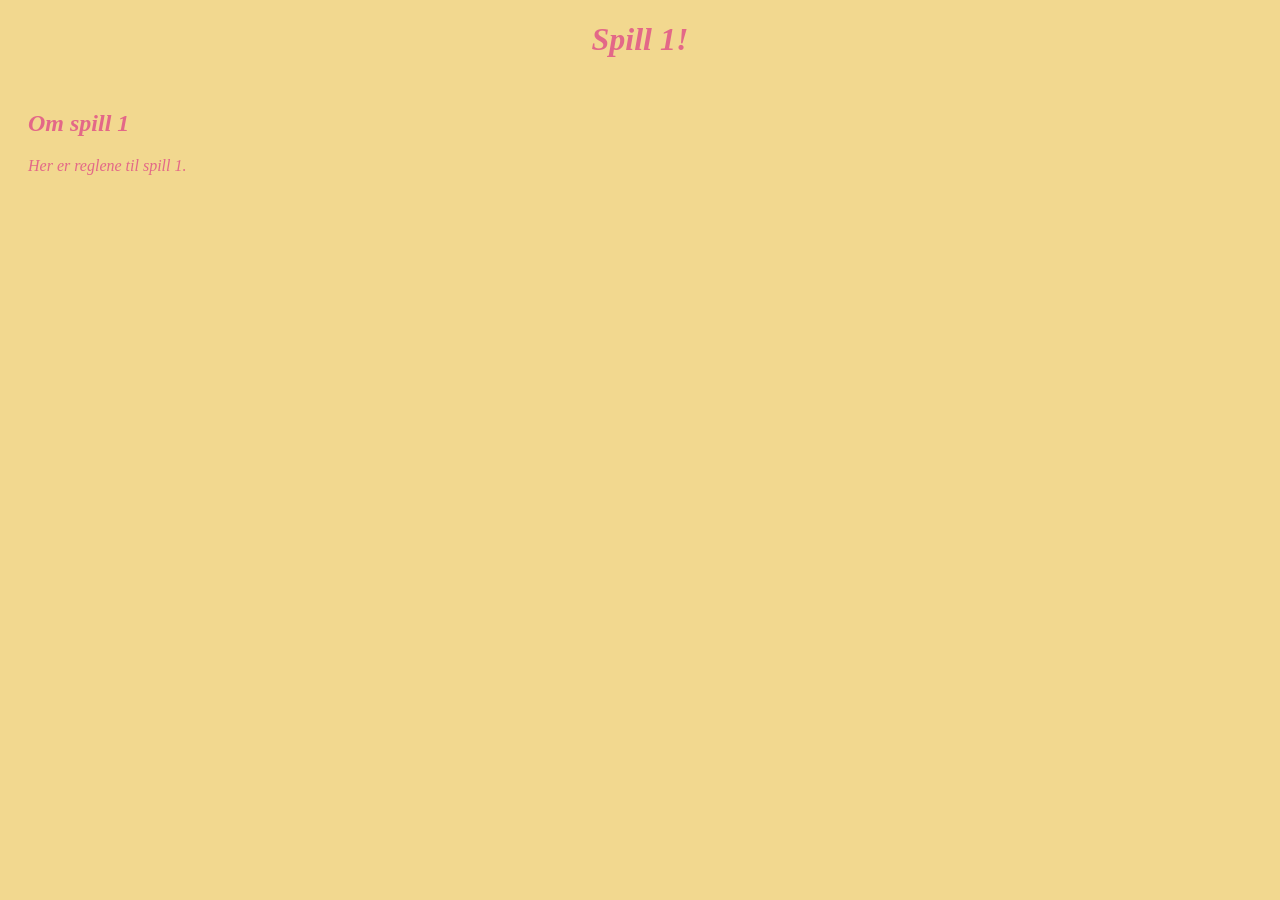
==== Website/Spill/Spill1.html @ 2e1c1696 "Included files" ====
<!DOCTYPE html>
<html lang="no">
<head>
    <title>Spill 1</title>
    <link rel="stylesheet" href="style_spill1.css">
</head>
<body>

<h1> Spill 1!</h1>

<div class="infobox">
    <h2>Om spill 1</h2>
    <p>Her er reglene til spill 1.</p>
</div>

</body>
</html>
---- Website/Spill/style_spill1.css ----
body {
  background-color: #f2d88f;
  font-family: 'Playfair Display', 'Georgia', serif;
  font-style: italic;
  font-weight: 400;
}

h1 {
  color: #e36888;
  text-align: center;
}

.infobox {
  padding: 10px;
  margin: 10px;
  color: #e36888;
}
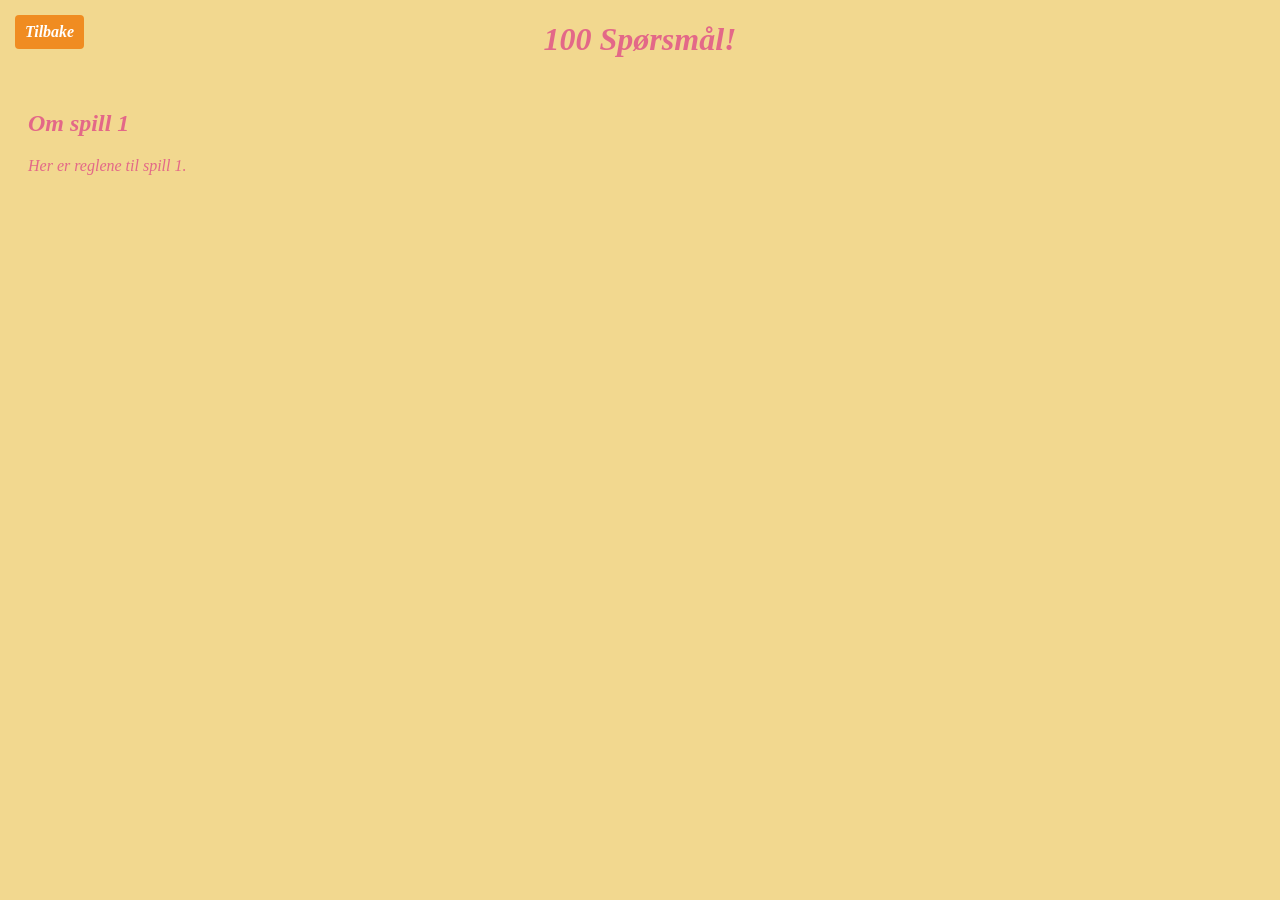
==== commit 6eaaab62: "laget spill 2, fått spillene til å poppe, og laget tilbakeknapper. Skrevet mer tekst også" ====
--- a/Website/Spill/Spill1.html
+++ b/Website/Spill/Spill1.html
@@ -1,12 +1,14 @@
 <!DOCTYPE html>
 <html lang="no">
 <head>
-    <title>Spill 1</title>
-    <link rel="stylesheet" href="style_spill1.css">
+    <title>100 Spørsmål</title>
+    <link rel="stylesheet" href="../styles/style_spill1.css">
 </head>
 <body>
 
-<h1> Spill 1!</h1>
+<a href="../index.html" class="home-btn">Tilbake</a>
+
+<h1> 100 Spørsmål!</h1>
 
 <div class="infobox">
     <h2>Om spill 1</h2>
@@ -14,4 +16,7 @@
 </div>
 
 </body>
-</html>+</html>
+
+
+<!---Kan lage 100 spørsmål ellerno og så når man trykker på dem så blir de streka ut ved hjelp av javascript-->
--- a/Website/styles/style_spill1.css
+++ b/Website/styles/style_spill1.css
@@ -0,0 +1,30 @@
+body {
+  background-color: #f2d88f;
+  font-family: 'Playfair Display', 'Georgia', serif;
+  font-style: italic;
+  font-weight: 400;
+}
+
+h1 {
+  color: #e36888;
+  text-align: center;
+}
+
+.infobox {
+  padding: 10px;
+  margin: 10px;
+  color: #e36888;
+}
+
+.home-btn {
+  position: fixed;
+  top: 15px;
+  left: 15px;
+  z-index: 1000;
+  color: white;
+  text-decoration: none;
+  background: #f08c21;
+  padding: 8px 10px;
+  border-radius: 4px;
+  font-weight: bold;
+}
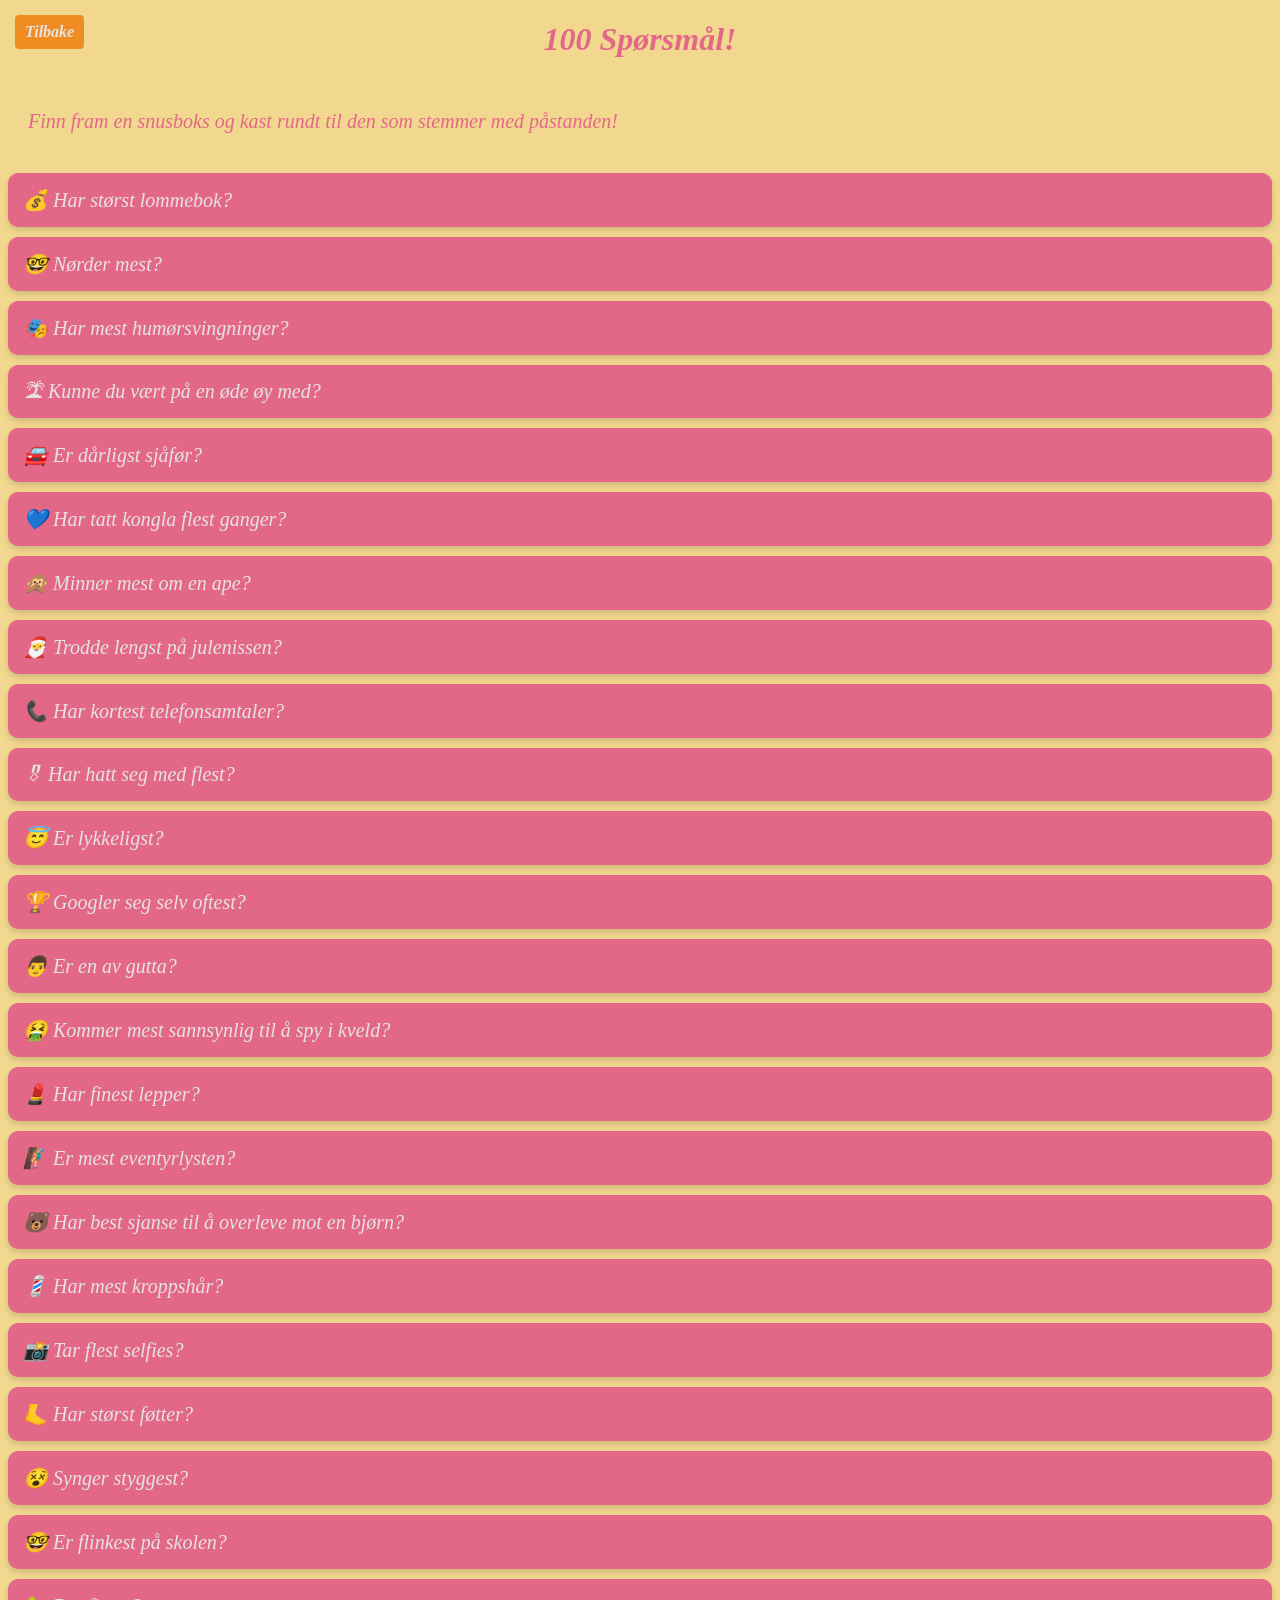
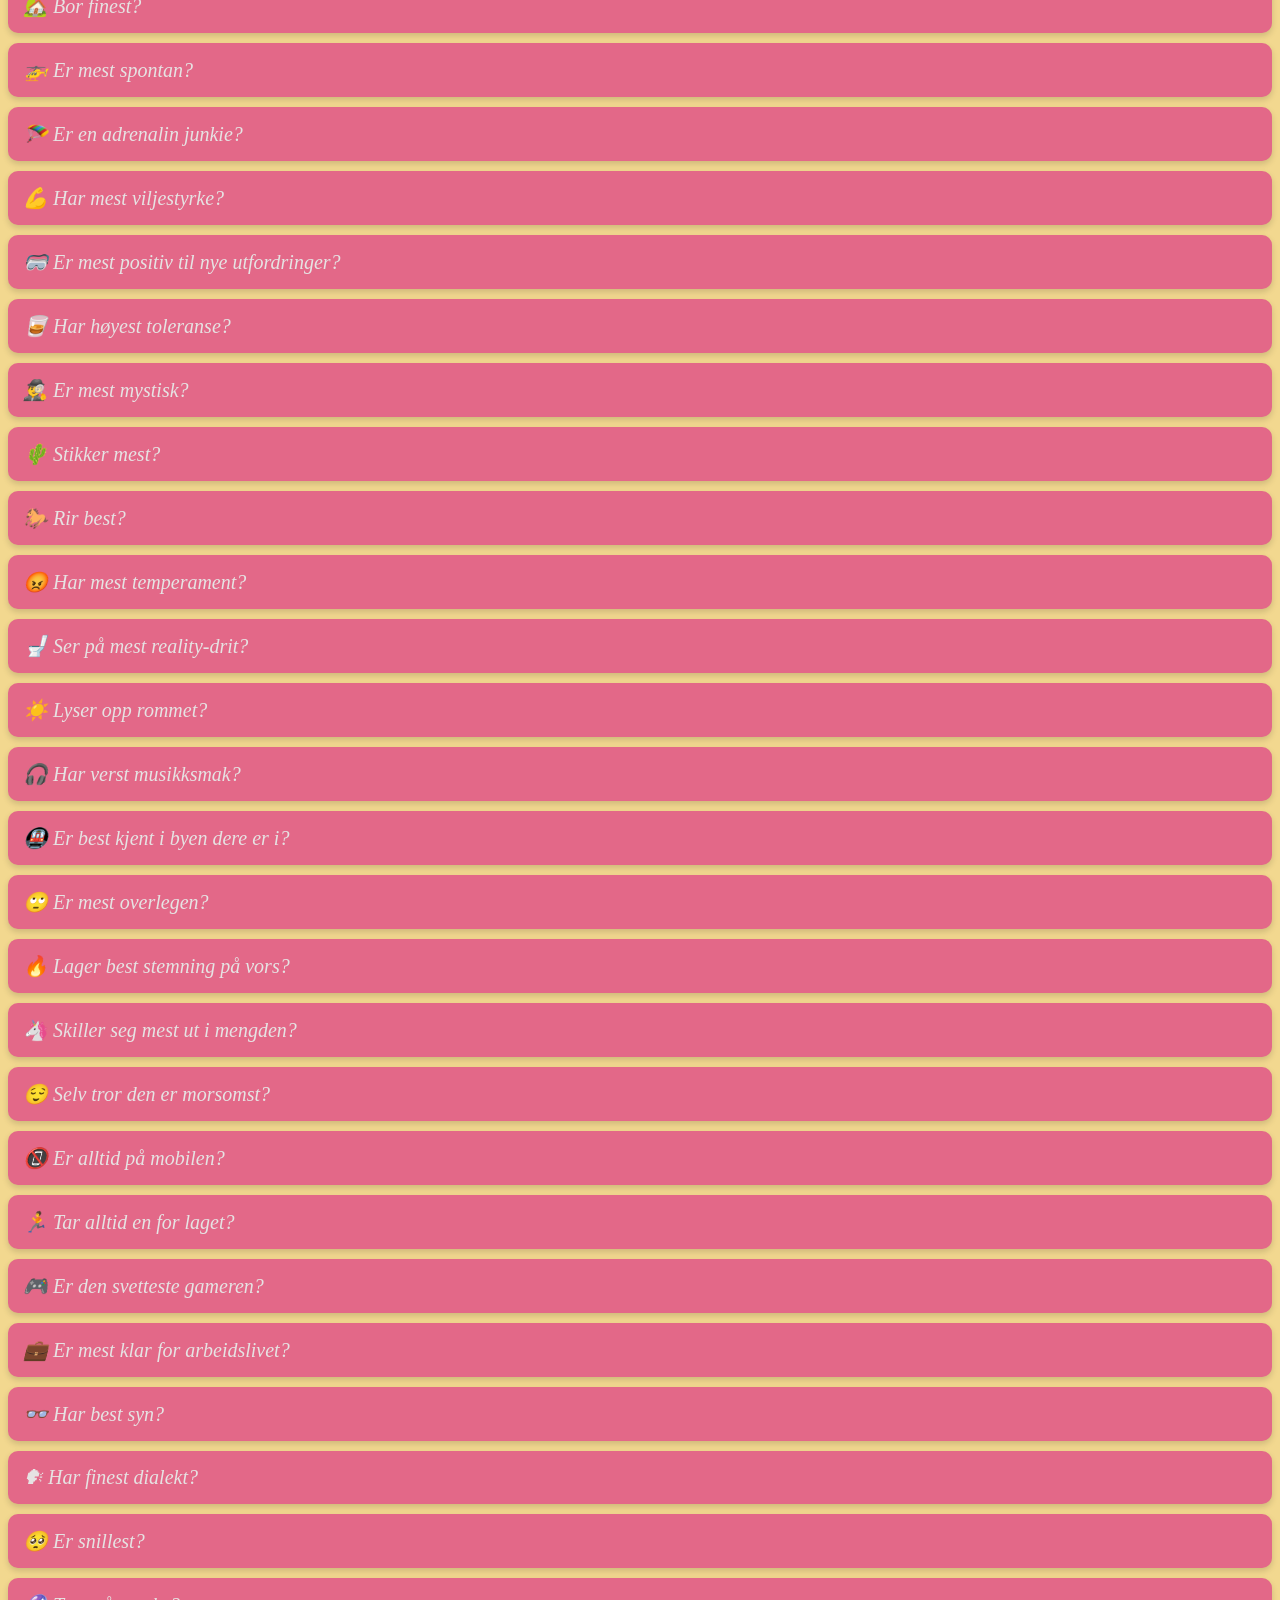
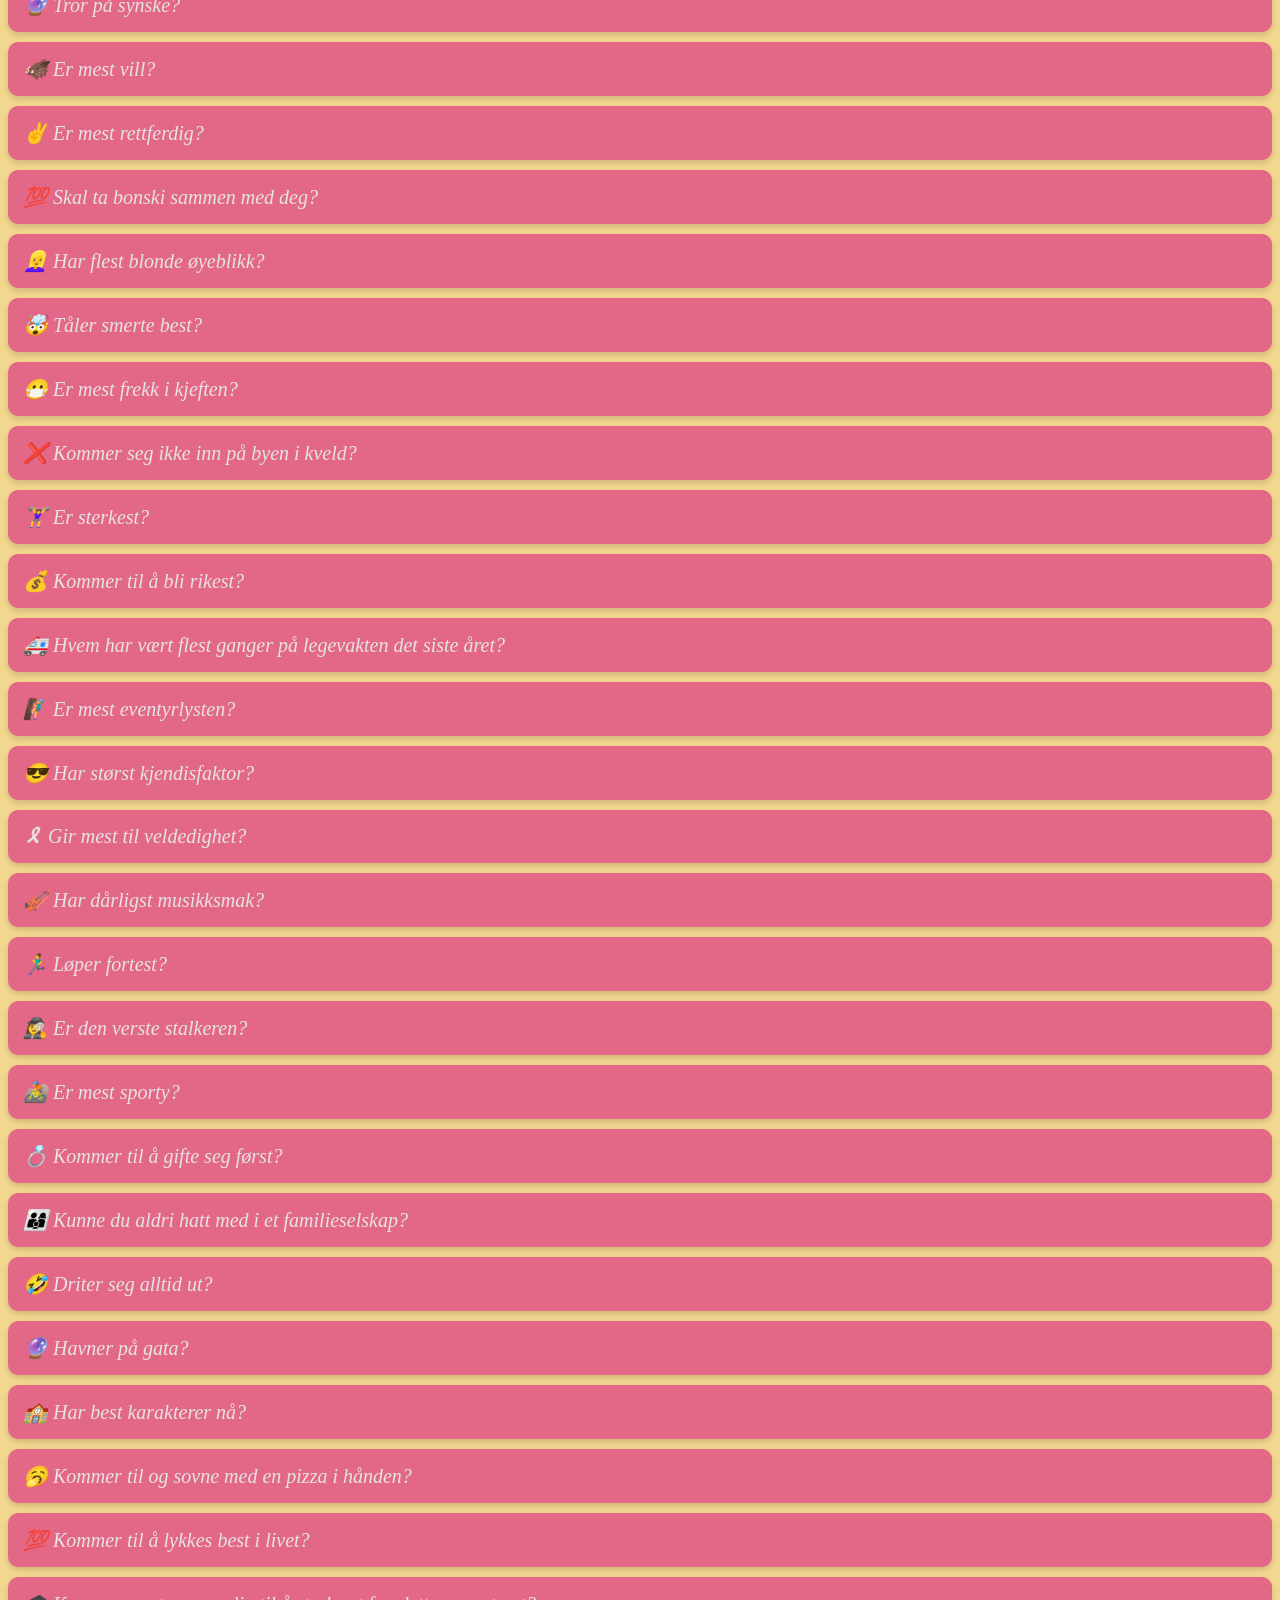
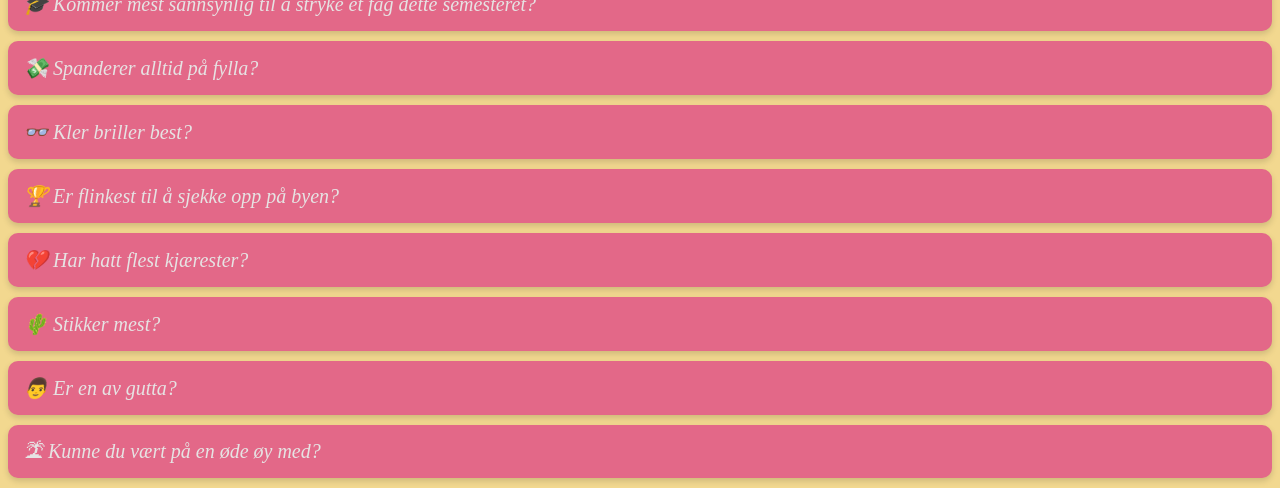
==== commit 988de8b1: "laget spill 1 og 5" ====
--- a/Website/Spill/Spill1.html
+++ b/Website/Spill/Spill1.html
@@ -11,10 +11,125 @@
 <h1> 100 Spørsmål!</h1>
 
 <div class="infobox">
-    <h2>Om spill 1</h2>
-    <p>Her er reglene til spill 1.</p>
+    <p>Finn fram en snusboks og kast rundt til den som stemmer med påstanden!</p>
 </div>
 
+<!--spørsmålene-->
+
+
+<div class="questions">
+
+  <div class="question-box">💰 Har størst lommebok?</div>
+  <div class="question-box">🤓 Nørder mest?</div>
+  <div class="question-box">🎭 Har mest humørsvingninger?</div>
+  <!-- <div class="question-box">🐭 Er en liten luremus?</div> -->
+  <!-- <div class="question-box">💋 Er den beste til å kysse?</div> -->
+  <div class="question-box">🏝 Kunne du vært på en øde øy med?</div>
+  <div class="question-box">🚘 Er dårligst sjåfør?</div>
+  <div class="question-box">💙 Har tatt kongla flest ganger?</div>
+  <div class="question-box">🙊 Minner mest om en ape?</div>
+  <div class="question-box">🎅 Trodde lengst på julenissen?</div>
+
+  <!-- <div class="question-box">💩 Slipper de verste fisene?</div> -->
+  <div class="question-box">📞 Har kortest telefonsamtaler?</div>
+  <div class="question-box">🎖 Har hatt seg med flest?</div>
+  <div class="question-box">😇 Er lykkeligst?</div>
+  <div class="question-box">🏆 Googler seg selv oftest?</div>
+  <div class="question-box">👨 Er en av gutta?</div>
+  <div class="question-box">🤮 Kommer mest sannsynlig til å spy i kveld?</div>
+  <div class="question-box">💄 Har finest lepper?</div>
+  <div class="question-box">🧗‍♂️ Er mest eventyrlysten?</div>
+  <div class="question-box">🐻 Har best sjanse til å overleve mot en bjørn?</div>
+
+  <div class="question-box">💈 Har mest kroppshår?</div>
+  <div class="question-box">📸 Tar flest selfies?</div>
+  <div class="question-box">🦶 Har størst føtter?</div>
+  <div class="question-box">😵 Synger styggest?</div>
+  <div class="question-box">🤓 Er flinkest på skolen?</div>
+  <div class="question-box">🏡 Bor finest?</div>
+  <!-- <div class="question-box">🛏 Er best i senga?</div> -->
+  <div class="question-box">🚁 Er mest spontan?</div>
+  <div class="question-box">🪂 Er en adrenalin junkie?</div>
+  <!-- <div class="question-box">😏 Lager de sjukeste lydene i senga?</div> -->
+
+  <div class="question-box">💪 Har mest viljestyrke?</div>
+  <div class="question-box">🥽 Er mest positiv til nye utfordringer?</div>
+  <div class="question-box">🥃 Har høyest toleranse?</div>
+  <div class="question-box">🕵️‍♂️ Er mest mystisk?</div>
+  <div class="question-box">🌵 Stikker mest?</div>
+  <div class="question-box">🐎 Rir best?</div>
+  <div class="question-box">😡 Har mest temperament?</div>
+  <div class="question-box">🚽 Ser på mest reality-drit?</div>
+  <!-- <div class="question-box">🤲 Tar seg mest på puppene?</div> -->
+  <div class="question-box">☀️ Lyser opp rommet?</div>
+
+  <div class="question-box">🎧 Har verst musikksmak?</div>
+  <div class="question-box">🚇 Er best kjent i byen dere er i?</div>
+  <div class="question-box">🙄 Er mest overlegen?</div>
+  <div class="question-box">🔥 Lager best stemning på vors?</div>
+  <!-- <div class="question-box">💌 Har hatt flest kjønnssjukdommer?</div> -->
+  <div class="question-box">🦄 Skiller seg mest ut i mengden?</div>
+  <div class="question-box">😌 Selv tror den er morsomst?</div>
+  <div class="question-box">📵 Er alltid på mobilen?</div>
+  <div class="question-box">🏃 Tar alltid en for laget?</div>
+  <div class="question-box">🎮 Er den svetteste gameren?</div>
+
+  <div class="question-box">💼 Er mest klar for arbeidslivet?</div>
+  <div class="question-box">👓 Har best syn?</div>
+  <div class="question-box">🗣 Har finest dialekt?</div>
+  <div class="question-box">🥺 Er snillest?</div>
+  <div class="question-box">🔮 Tror på synske?</div>
+  <div class="question-box">🐗 Er mest vill?</div>
+  <div class="question-box">✌️ Er mest rettferdig?</div>
+  <div class="question-box">💯 Skal ta bonski sammen med deg?</div>
+  <div class="question-box">👱‍♀️ Har flest blonde øyeblikk?</div>
+  <!-- <div class="question-box">🚿 Har shava og er forberedt på alt?</div> -->
+
+  <div class="question-box">🤯 Tåler smerte best?</div>
+  <div class="question-box">😷 Er mest frekk i kjeften?</div>
+  <!-- <div class="question-box">🛫 Hvem er medlem av Mile High Club?</div> -->
+  <div class="question-box">❌ Kommer seg ikke inn på byen i kveld?</div>
+  <!-- <div class="question-box">🔚 Kommer raskest?</div> -->
+  <div class="question-box">🏋️‍♀️ Er sterkest?</div>
+  <div class="question-box">💰 Kommer til å bli rikest?</div>
+  <div class="question-box">🚑 Hvem har vært flest ganger på legevakten det siste året?</div>
+  <div class="question-box">🧗‍♂️ Er mest eventyrlysten?</div>
+  <div class="question-box">😎 Har størst kjendisfaktor?</div>
+
+  <div class="question-box">🎗 Gir mest til veldedighet?</div>
+  <div class="question-box">🎻 Har dårligst musikksmak?</div>
+  <div class="question-box">🏃‍♂️ Løper fortest?</div>
+  <!-- <div class="question-box">🐾 Tar med seg noen hjem i kveld?</div> -->
+  <div class="question-box">🕵️‍♀️ Er den verste stalkeren?</div>
+  <div class="question-box">🚵 Er mest sporty?</div>
+  <div class="question-box">💍 Kommer til å gifte seg først?</div>
+  <div class="question-box">👨‍👩‍👦 Kunne du aldri hatt med i et familieselskap?</div>
+  <div class="question-box">🤣 Driter seg alltid ut?</div>
+  <!-- <div class="question-box">🌊 Er kåtest?</div> -->
+
+  <div class="question-box">🔮 Havner på gata?</div>
+  <div class="question-box">🏫 Har best karakterer nå?</div>
+  <div class="question-box">🥱 Kommer til og sovne med en pizza i hånden?</div>
+  <!-- <div class="question-box">🆘 Er mest drita?</div> -->
+  <div class="question-box">💯 Kommer til å lykkes best i livet?</div>
+  <div class="question-box">🎓 Kommer mest sannsynlig til å stryke et fag dette semesteret?</div>
+  <div class="question-box">💸 Spanderer alltid på fylla?</div>
+  <div class="question-box">👓 Kler briller best?</div>
+  <div class="question-box">🏆 Er flinkest til å sjekke opp på byen?</div>
+  <!-- <div class="question-box">👌 Har hooket med flest?</div> -->
+
+  <div class="question-box">💔 Har hatt flest kjærester?</div>
+  <!-- <div class="question-box">🔞 Har den mest skitne nettleserhistorikken?</div> -->
+  <!-- <div class="question-box">🐭 Er en liten luremus?</div> -->
+  <div class="question-box">🌵 Stikker mest?</div>
+  <div class="question-box">👨 Er en av gutta?</div>
+  <div class="question-box">🏝 Kunne du vært på en øde øy med?</div>
+
+</div>
+
+
+
+<script src="../scripts/Spill1.js"></script>
 </body>
 </html>
 
--- a/Website/styles/style_spill1.css
+++ b/Website/styles/style_spill1.css
@@ -14,6 +14,7 @@
   padding: 10px;
   margin: 10px;
   color: #e36888;
+  font-size: 20px;
 }
 
 .home-btn {
@@ -21,10 +22,28 @@
   top: 15px;
   left: 15px;
   z-index: 1000;
-  color: white;
+  color: rgb(230, 227, 227);
   text-decoration: none;
   background: #f08c21;
   padding: 8px 10px;
   border-radius: 4px;
   font-weight: bold;
-}+}
+
+.question-box {
+  background: #e36888;
+  color: rgb(230, 227, 227);
+  padding: 15px;
+  margin: 10px 0;
+  border-radius: 10px;
+  font-size: 20px;
+  font-weight: 500;
+  box-shadow: 0 3px 6px rgba(0,0,0,0.15);
+  cursor: pointer;
+  transition: 0.2s;
+}
+
+.question-box.strike {
+  text-decoration: line-through;
+  opacity: 0.6;
+}
